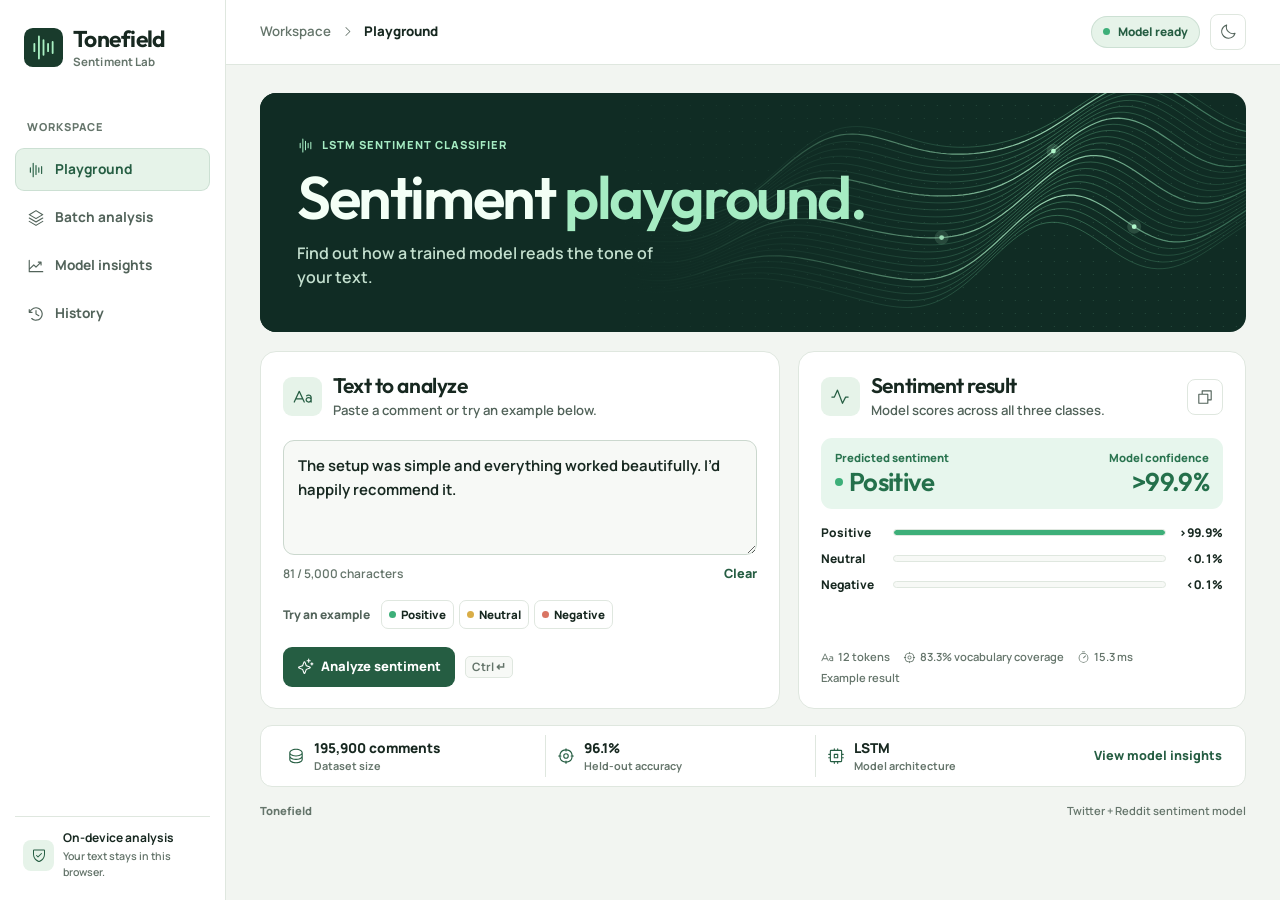
==== docs/index.html @ 8d2d7281 "Prepare a dedicated GitHub Pages web root" ====
<!doctype html>
<html lang="en">
<head>
  <meta charset="utf-8">
  <meta name="viewport" content="width=device-width, initial-scale=1">
  <meta name="description" content="Explore a real sentiment model trained on Twitter and Reddit. Analyze individual comments, import a batch, or inspect model performance.">
  <meta name="theme-color" content="#f3f5f1">
  <title>Tonefield — Sentiment Lab</title>
  <link rel="icon" href="./assets/mark.svg" type="image/svg+xml">
  <link rel="preload" href="./assets/manrope.woff2" as="font" type="font/woff2" crossorigin>
  <link rel="stylesheet" href="./styles.css">
  <script src="./app.mjs" type="module"></script>
</head>
<body>
<a class="skip-link" href="#main">Skip to workspace</a>
<aside class="sidebar">
  <a class="brand" href="#playground" aria-label="Tonefield playground">
    <img class="brand-mark" src="./assets/mark.svg" width="39" height="39" alt="">
    <span>Tonefield<small>Sentiment Lab</small></span>
  </a>
  <nav class="navigation" aria-label="Workspace">
    <p class="nav-heading">WORKSPACE</p>
    <a href="#playground" data-nav="playground" aria-current="page"><svg aria-hidden="true"><use href="./assets/icons.svg#waveform"></use></svg><span>Playground</span></a>
    <a href="#batch" data-nav="batch"><svg aria-hidden="true"><use href="./assets/icons.svg#stack"></use></svg><span>Batch analysis</span></a>
    <a href="#performance" data-nav="performance"><svg aria-hidden="true"><use href="./assets/icons.svg#chart-line-up"></use></svg><span>Model insights</span></a>
    <a href="#history" data-nav="history"><svg aria-hidden="true"><use href="./assets/icons.svg#clock-counter-clockwise"></use></svg><span>History</span><span class="nav-count" id="history-count" hidden></span></a>
  </nav>
  <div class="sidebar-footer">
    <div class="local-icon"><svg aria-hidden="true"><use href="./assets/icons.svg#shield-check"></use></svg></div>
    <div><strong>On-device analysis</strong><small>Your text stays in this browser.</small></div>
  </div>
</aside>
<div class="workspace">
  <header class="topbar">
    <div class="breadcrumb"><span>Workspace</span><svg aria-hidden="true"><use href="./assets/icons.svg#caret-right"></use></svg><strong id="breadcrumb-page">Playground</strong></div>
    <div class="topbar-actions">
      <button type="button" class="model-status" id="model-status" data-state="loading" aria-live="polite" disabled><i></i><span>Loading model</span></button>
      <button type="button" class="icon-button theme-toggle" id="theme-toggle" aria-label="Switch to dark theme" title="Switch to dark theme"><svg aria-hidden="true"><use href="./assets/icons.svg#moon"></use></svg></button>
    </div>
  </header>
  <main id="main" tabindex="-1">
    <section data-view="playground" aria-labelledby="playground-title">
      <header class="hero">
        <canvas id="field" aria-hidden="true"></canvas>
        <div class="hero-copy">
          <div class="hero-label"><svg aria-hidden="true"><use href="./assets/icons.svg#waveform"></use></svg>LSTM SENTIMENT CLASSIFIER</div>
          <h1 id="playground-title">Sentiment <span>playground.</span></h1>
          <p>Find out how a trained model reads the tone of your text.</p>
        </div>
      </header>

      <div class="analysis-grid">
        <form class="panel editor" id="single-form">
          <div class="panel-heading">
            <div class="heading-icon"><svg aria-hidden="true"><use href="./assets/icons.svg#text-aa"></use></svg></div>
            <div><h2><label for="single-text">Text to analyze</label></h2><p>Paste a comment or try an example below.</p></div>
          </div>
          <textarea id="single-text" maxlength="5000" spellcheck="false" placeholder="Enter a comment, review, or social post…" aria-describedby="text-count single-error"></textarea>
          <div class="editor-meta"><span id="text-count">0 / 5,000 characters</span><button class="text-button" id="clear-single" type="button">Clear</button></div>
          <div class="examples" aria-label="Example comments">
            <span>Try an example</span>
            <div class="example-buttons">
              <button type="button" class="example positive" data-example="positive"><i></i>Positive</button>
              <button type="button" class="example neutral" data-example="neutral"><i></i>Neutral</button>
              <button type="button" class="example negative" data-example="negative"><i></i>Negative</button>
            </div>
          </div>
          <p class="error" id="single-error" role="alert" hidden></p>
          <div class="action-row">
            <button class="button primary" id="analyze" type="submit" disabled><svg aria-hidden="true"><use href="./assets/icons.svg#sparkle"></use></svg><span>Analyze sentiment</span></button>
            <kbd id="shortcut" title="Keyboard shortcut">Ctrl ↵</kbd>
          </div>
        </form>

        <section class="panel output" aria-labelledby="output-title">
          <div class="panel-heading">
            <div class="heading-icon"><svg aria-hidden="true"><use href="./assets/icons.svg#activity"></use></svg></div>
            <div><h2 id="output-title">Sentiment result</h2><p>Model scores across all three classes.</p></div>
            <button class="icon-button copy-result" id="copy-result" type="button" aria-label="Copy result" title="Copy result" disabled><svg aria-hidden="true"><use href="./assets/icons.svg#copy"></use></svg></button>
          </div>
          <div id="single-result" aria-live="polite" aria-atomic="true">
            <div class="output-empty"><svg aria-hidden="true"><use href="./assets/icons.svg#waveform"></use></svg><p>Loading the trained model…</p></div>
          </div>
        </section>
      </div>

      <div class="model-strip" aria-label="Model at a glance">
        <div><svg aria-hidden="true"><use href="./assets/icons.svg#database"></use></svg><span><strong id="strip-count">Twitter + Reddit</strong><small>Dataset size</small></span></div>
        <div><svg aria-hidden="true"><use href="./assets/icons.svg#crosshair"></use></svg><span><strong id="strip-accuracy">—</strong><small>Held-out accuracy</small></span></div>
        <div><svg aria-hidden="true"><use href="./assets/icons.svg#cpu"></use></svg><span><strong>LSTM</strong><small>Model architecture</small></span></div>
        <a class="text-button insights-link" href="#performance">View model insights</a>
      </div>
    </section>

    <section data-view="batch" aria-labelledby="batch-title" hidden>
      <header class="view-heading"><h1 id="batch-title">Batch analysis</h1><p>Score up to 250 comments at once and export the predictions.</p></header>
      <form class="panel batch-editor" id="batch-form">
        <div class="panel-heading"><div class="heading-icon"><svg aria-hidden="true"><use href="./assets/icons.svg#stack"></use></svg></div><div><h2><label for="batch-text">Comments</label></h2><p>Paste one comment per line or import a CSV or TXT file.</p></div></div>
        <div class="batch-grid">
          <div><textarea id="batch-text" spellcheck="false" aria-describedby="batch-preview-note" maxlength="300000" placeholder="Paste comments, one on each line…"></textarea><div class="editor-meta"><span id="batch-count">0 comments</span><button type="button" class="text-button" id="batch-example">Load example batch</button></div><p class="detail-note" id="batch-preview-note" hidden>CSV preview. Clear the input to paste your own text.</p></div>
          <div class="import-column">
            <label class="upload" id="upload-label">
              <input type="file" id="batch-file" accept=".csv,.txt,text/csv,text/plain">
              <svg aria-hidden="true"><use href="./assets/icons.svg#upload-simple"></use></svg>
              <strong id="file-label">Choose a file or drop it here</strong><small>CSV or TXT · up to 1 MB</small>
            </label>
            <label class="column-picker" id="column-picker" hidden>Text column<select id="csv-column"></select></label>
          </div>
        </div>
        <p class="error" id="batch-error" role="alert" hidden></p>
        <div class="action-row">
          <button class="button primary" type="submit" id="analyze-batch" disabled><svg aria-hidden="true"><use href="./assets/icons.svg#sparkle"></use></svg><span>Analyze batch</span></button>
          <button class="button secondary" type="button" id="clear-batch">Clear input</button>
          <span class="batch-progress" id="batch-progress" role="status"></span>
        </div>
      </form>
      <section class="panel table-panel" id="batch-results" aria-labelledby="batch-results-title">
        <div class="section-toolbar"><div><h2 id="batch-results-title">Batch results</h2><p id="batch-summary" aria-live="polite">Your predictions will appear here.</p></div><div class="toolbar-actions" id="batch-actions" hidden><label class="sr-only" for="batch-filter">Filter batch by sentiment</label><select id="batch-filter"><option value="">All sentiments</option><option>Positive</option><option>Neutral</option><option>Negative</option></select><button class="button secondary" type="button" id="export-batch"><svg aria-hidden="true"><use href="./assets/icons.svg#download-simple"></use></svg>Export CSV</button></div></div>
        <div class="distribution" id="batch-distribution" hidden></div>
        <div id="batch-table"></div>
      </section>
    </section>

    <section data-view="performance" aria-labelledby="performance-title" hidden>
      <header class="view-heading"><h1 id="performance-title">Model insights</h1><p>See how the LSTM learned and where its predictions miss.</p></header>
      <p id="metrics-status" class="panel standalone" role="status">Loading evaluation data…</p>
      <div id="metrics-content" hidden></div>
    </section>

    <section data-view="history" aria-labelledby="history-title" hidden>
      <header class="view-heading"><h1 id="history-title">Analysis history</h1><p>Revisit the single-text predictions saved in this browser.</p></header>
      <section class="panel table-panel" aria-labelledby="recent-title">
        <div class="section-toolbar"><div><h2 id="recent-title">Recent predictions</h2><p id="history-summary" aria-live="polite"></p></div><div class="toolbar-actions" id="history-actions" hidden><button class="button secondary" id="export-history" type="button"><svg aria-hidden="true"><use href="./assets/icons.svg#download-simple"></use></svg>Export CSV</button><button class="button subtle" id="confirm-clear" type="button">Clear history</button></div></div>
        <div class="history-filters" id="history-filters" hidden><label for="history-search" class="sr-only">Search history</label><input id="history-search" type="search" placeholder="Search analyzed text"><label class="sr-only" for="history-filter">Filter history by sentiment</label><select id="history-filter"><option value="">All sentiments</option><option>Positive</option><option>Neutral</option><option>Negative</option></select></div>
        <div id="history-table"></div>
      </section>
      <div class="history-setting"><label><input type="checkbox" id="history-enabled" checked> Save predictions in this browser</label><span>Up to 100 analyses.</span></div>
    </section>

    <footer class="page-footer"><span>Tonefield</span><span>Twitter + Reddit sentiment model</span></footer>
  </main>
</div>
<dialog id="clear-dialog">
  <form method="dialog">
    <h2>Clear analysis history?</h2>
    <p>This will delete all saved predictions from this browser.</p>
    <div class="action-row"><button class="button secondary" value="cancel" autofocus>Cancel</button><button class="button danger" value="clear">Clear history</button></div>
  </form>
</dialog>
<div class="toast" id="toast" role="status" hidden></div>
</body>
</html>
---- docs/styles.css ----
@font-face{font-family:Manrope;src:url("./assets/manrope.woff2") format("woff2");font-style:normal;font-weight:200 800;font-display:swap}
@font-face{font-family:Outfit;src:url("./assets/outfit.woff2") format("woff2");font-style:normal;font-weight:100 900;font-display:swap}

:root{
  color-scheme:light;
  --bg:#f2f5f1;--surface:#fff;--surface-alt:#f7f9f6;--ink:#172820;--muted:#52635a;--faint:#65756b;
  --line:#dfe7df;--line-strong:#cbd8ce;--accent:#255d42;--accent-hover:#184931;--accent-soft:#e6f3e9;--accent-on:#fff;
  --positive:#24704b;--pos-fill:#3daf79;--pos-soft:#e7f6ed;
  --negative:#9b4137;--neg-fill:#d97563;--neg-soft:#fbece8;
  --neutral:#755612;--neu-fill:#d9ad47;--neu-soft:#fbf3dd;
  --hero:#102c24;--hero-ink:#f3fff6;--hero-highlight:#a6ecc3;--hero-muted:#c3dfce;
  --sidebar:226px;--space:34px;--radius:16px;--field-radius:11px;
  font:600 16px/1.5 Manrope,system-ui,sans-serif;
}
:root[data-theme=dark]{
  color-scheme:dark;
  --bg:#121c17;--surface:#19251e;--surface-alt:#1e2d24;--ink:#eaf6ed;--muted:#b3c7b8;--faint:#9cb3a3;
  --line:#314439;--line-strong:#486050;--accent:#9ae5b9;--accent-hover:#b9f4ce;--accent-soft:#284436;--accent-on:#142c20;
  --positive:#a3e6bd;--pos-fill:#65c990;--pos-soft:#274635;--negative:#ffb1a0;--neg-fill:#e48374;--neg-soft:#4b302d;--neutral:#efcf83;--neu-fill:#dfb85c;--neu-soft:#43391f;
  --hero:#132f26;--hero-ink:#f3fff6;--hero-muted:#bbdbca;
}
*{box-sizing:border-box}
html{min-width:0}
body{margin:0;background:var(--bg);color:var(--ink)}
[hidden]{display:none!important}
button,input,textarea,select{font:inherit}
button{cursor:pointer}
button:disabled{cursor:default}
a{color:inherit;text-decoration:none}
svg{width:20px;height:20px;display:block;flex:none;fill:currentColor}
button,a,select,input,textarea{ -webkit-tap-highlight-color:transparent }
:focus-visible{outline:2px solid var(--accent);outline-offset:3px}
h1,h2,h3,p{margin:0}
h1,h2,h3{font-family:Outfit,Manrope,system-ui,sans-serif}
h1{font-weight:590;line-height:1;letter-spacing:-.04em}
h2{font-size:1.315rem;line-height:1.2;font-weight:610;letter-spacing:-.021em}
h3{font-size:1.03rem;font-weight:620}
::selection{background:var(--accent-soft);color:var(--ink)}
.sr-only,.skip-link:not(:focus){position:absolute;clip-path:inset(50%);width:1px;height:1px;overflow:hidden;white-space:nowrap}
.skip-link:focus{position:fixed;top:9px;left:9px;z-index:5;padding:12px;background:var(--surface);border-radius:8px}

.sidebar{position:fixed;inset:0 auto 0 0;width:var(--sidebar);background:var(--surface);border-right:1px solid var(--line);display:flex;flex-direction:column;padding:25px 15px 18px;z-index:2}
.brand{display:flex;align-items:center;gap:10px;width:max-content;margin:2px 0 0 9px;font-family:Outfit,system-ui,sans-serif;font-size:1.43rem;font-weight:655;line-height:1.05;letter-spacing:-.025em}
.brand-mark{display:block}
.brand small{display:block;margin-top:5px;font:700 .72rem/1.1 Manrope,system-ui,sans-serif;color:var(--faint);letter-spacing:.01em}
.navigation{display:grid;gap:5px;margin-top:50px}
.nav-heading{color:var(--faint);font-size:.685rem;font-weight:800;letter-spacing:.095em;margin:0 0 8px 12px}
.navigation a{display:flex;align-items:center;gap:10px;color:var(--muted);padding:10px 11px;min-height:43px;border:1px solid transparent;border-radius:9px;font-size:.855rem;white-space:nowrap;font-weight:730;transition:background .16s,color .16s}
.navigation a:hover{background:var(--surface-alt);color:var(--ink)}
.navigation a[aria-current]{background:var(--accent-soft);color:var(--accent);border-color:color-mix(in srgb,var(--accent) 13%,transparent)}
.navigation a svg{width:18px;height:18px}
.nav-count{margin-left:auto;font-size:.7rem}
.sidebar-footer{margin-top:auto;padding:12px 4px 1px 8px;display:flex;align-items:center;gap:9px;border-top:1px solid var(--line)}
.local-icon{display:grid;place-items:center;width:31px;height:31px;background:var(--accent-soft);color:var(--accent);border-radius:8px;flex:none}
.local-icon svg{width:16px;height:16px}
.sidebar-footer strong,.sidebar-footer small{display:block}
.sidebar-footer strong{font-size:.75rem}
.sidebar-footer small{font-size:.665rem;color:var(--faint);margin-top:2px}

.workspace{margin-left:var(--sidebar);min-height:100vh}
.topbar{height:65px;padding:0 var(--space);background:var(--surface);border-bottom:1px solid var(--line);display:flex;justify-content:space-between;align-items:center;gap:10px}
.breadcrumb,.topbar-actions{display:flex;align-items:center;gap:10px}
.breadcrumb{font-size:.83rem;color:var(--faint)}
.breadcrumb strong{color:var(--ink);font-weight:800}
.breadcrumb svg{width:13px;height:13px}
.model-status{display:flex;align-items:center;gap:8px;background:var(--surface-alt);color:var(--muted);border:1px solid var(--line);border-radius:40px;padding:6px 11px;font-size:.74rem;white-space:nowrap;font-weight:800}
.model-status i,.example i{width:7px;height:7px;display:block;border-radius:50%;background:var(--neu-fill);flex:none}
.model-status[data-state=ready]{color:var(--accent);background:var(--accent-soft);border-color:color-mix(in srgb,var(--accent) 13%,transparent)}
.model-status[data-state=ready] i{background:var(--pos-fill)}
.model-status[data-state=error]{color:var(--negative);background:var(--neg-soft)}
.model-status[data-state=error] i{background:var(--neg-fill)}
.icon-button{display:grid;place-items:center;width:36px;height:36px;border:1px solid var(--line);border-radius:8px;background:var(--surface);color:var(--muted);transition:background .16s,border-color .16s,color .16s;flex:none}
.icon-button:hover:not(:disabled){background:var(--accent-soft);border-color:var(--line-strong);color:var(--accent)}
.icon-button:disabled{opacity:.45}
.icon-button svg{width:18px;height:18px}
main{max-width:1430px;margin:0 auto;padding:28px var(--space) 0;outline:none}

.hero{position:relative;min-height:239px;display:flex;align-items:center;isolation:isolate;overflow:hidden;background:var(--hero);border-radius:var(--radius);color:var(--hero-ink)}
.hero canvas{position:absolute;inset:0;width:100%;height:100%;z-index:-2}
.hero::after{content:"";position:absolute;inset:0;z-index:-1;pointer-events:none;background:linear-gradient(90deg,var(--hero) 9%,color-mix(in srgb,var(--hero) 96%,transparent) 27%,transparent 76%)}
.hero-copy{padding:32px 37px;max-width:655px}
.hero-label{display:flex;align-items:center;gap:8px;color:var(--hero-highlight);font-size:.695rem;font-weight:800;letter-spacing:.09em;margin-bottom:13px}
.hero-label svg{width:17px;height:17px}
.hero h1{font-size:3.75rem}
.hero h1 span{color:var(--hero-highlight)}
.hero p{font-size:1rem;color:var(--hero-muted);margin-top:14px;max-width:390px}
.analysis-grid{display:grid;grid-template-columns:minmax(0,1.16fr) minmax(0,1fr);gap:18px;margin-top:19px;align-items:stretch}
.panel{background:var(--surface);border:1px solid var(--line);border-radius:var(--radius);min-width:0}
.editor,.output,.batch-editor{padding:21px 22px}
.panel-heading{display:flex;align-items:center;gap:11px;margin-bottom:19px}
.panel-heading p,.section-toolbar p{color:var(--muted);font-size:.82rem;margin-top:3px}
.heading-icon{display:grid;place-items:center;background:var(--accent-soft);color:var(--accent);border-radius:9px;width:39px;height:39px;flex:none}
.heading-icon svg{width:20px;height:20px}
textarea,input[type=search],select{border:1px solid var(--line-strong);border-radius:var(--field-radius);color:var(--ink);background:var(--surface-alt)}
textarea{display:block;width:100%;min-height:115px;padding:13px 14px;resize:vertical;font-size:.93rem;font-weight:650;line-height:1.6}
textarea:focus,input[type=search]:focus,select:focus{outline:2px solid var(--accent);outline-offset:1px}
textarea::placeholder,input::placeholder{color:var(--faint);opacity:1}
.editor-meta{display:flex;align-items:center;justify-content:space-between;gap:8px;margin-top:7px;font-size:.75rem;color:var(--faint)}
.text-button{background:none;border:0;padding:3px 0;color:var(--accent);font-size:.79rem;font-weight:820;text-underline-offset:3px}
.text-button:hover{text-decoration:underline}
.examples{display:flex;align-items:center;gap:11px;flex-wrap:wrap;margin-top:13px;color:var(--muted);font-size:.75rem;font-weight:800}
.example-buttons{display:flex;gap:5px;flex-wrap:wrap}
.example{display:flex;align-items:center;gap:5px;border:1px solid var(--line);border-radius:7px;background:var(--surface);color:var(--ink);font-size:.72rem;font-weight:800;padding:5px 7px;transition:background .16s,border-color .16s}
.example:hover{background:var(--surface-alt);border-color:var(--line-strong)}
.positive{--sentiment:var(--positive);--score-fill:var(--pos-fill);--score-bg:var(--pos-soft)}
.negative{--sentiment:var(--negative);--score-fill:var(--neg-fill);--score-bg:var(--neg-soft)}
.neutral{--sentiment:var(--neutral);--score-fill:var(--neu-fill);--score-bg:var(--neu-soft)}
.example i,.result-badge i,.tag i{background:var(--score-fill)}
.action-row{display:flex;align-items:center;gap:10px;flex-wrap:wrap;margin-top:18px}
.button{display:inline-flex;align-items:center;justify-content:center;gap:7px;border:1px solid transparent;border-radius:9px;padding:9px 13px;min-height:39px;font-weight:820;font-size:.815rem;white-space:nowrap;transition:background .16s,color .16s,border-color .16s}
.button svg{width:17px;height:17px}
.button.primary{color:var(--accent-on);background:var(--accent)}
.button.primary:hover:not(:disabled){background:var(--accent-hover)}
.button:disabled{opacity:.47}
.button.secondary{color:var(--ink);background:var(--surface-alt);border-color:var(--line-strong)}
.button.secondary:hover:not(:disabled){background:var(--accent-soft)}
.button.subtle{color:var(--negative);background:transparent}
.button.subtle:hover{background:var(--neg-soft)}
.button.danger{color:var(--negative);background:var(--neg-soft);border-color:var(--neg-fill)}
kbd{border:1px solid var(--line);border-radius:5px;background:var(--surface-alt);padding:2px 6px;color:var(--faint);font:700 .72rem/1.4 Manrope,sans-serif}
.error{color:var(--negative);font-size:.81rem;background:var(--neg-soft);padding:7px 10px;border-radius:7px;margin-top:12px}

.output{display:flex;flex-direction:column}
.output .panel-heading{margin-bottom:17px}
.copy-result{margin-left:auto}
#single-result{display:flex;flex-direction:column;flex:1}
.output-empty{display:grid;align-content:center;justify-items:center;gap:10px;flex:1;min-height:205px;text-align:center;color:var(--muted);font-size:.87rem;padding:15px;background:var(--surface-alt);border:1px dashed var(--line-strong);border-radius:var(--field-radius)}
.output-empty svg{width:31px;height:31px;color:var(--accent)}
.verdict{display:flex;justify-content:space-between;align-items:center;gap:8px;background:var(--score-bg);border-radius:var(--field-radius);padding:12px 14px;color:var(--sentiment)}
.verdict small{display:block;font-size:.708rem;font-weight:800;opacity:.97}
.verdict strong{display:block;font-family:Outfit,Manrope,sans-serif;font-weight:610;font-size:1.61rem;letter-spacing:-.025em;line-height:1.15}
.verdict .result-badge{display:flex;align-items:center;gap:6px}
.result-badge i,.tag i{display:block;width:8px;height:8px;border-radius:50%;flex:none}
.verdict .score-big{text-align:right}
.scores{margin:15px 0 0;display:grid;gap:8px}
.score-row{display:grid;grid-template-columns:64px minmax(0,1fr) 49px;gap:8px;align-items:center;font-size:.75rem;font-weight:770}
.score-row dd{margin:0}
.score-row .score-number{text-align:right;font-variant-numeric:tabular-nums}
.score-track{height:7px;border-radius:7px;overflow:hidden;background:var(--surface-alt);border:1px solid var(--line)}
.score-track span{height:100%;display:block;background:var(--score-fill);border-radius:inherit;animation:fill .24s ease-out both;transform-origin:left}
.result-meta{display:flex;flex-wrap:wrap;gap:4px 13px;color:var(--faint);font-size:.70rem;margin-top:auto;padding-top:14px}
.result-meta span{display:inline-flex;align-items:center;gap:4px}
.result-meta svg{width:13px;height:13px}
.result-note{font-size:.745rem;color:var(--muted);margin-top:8px}
@keyframes fill{from{transform:scaleX(0)}to{transform:scaleX(1)}}

.model-strip{display:grid;grid-template-columns:1fr 1fr 1fr auto;align-items:center;gap:0;border:1px solid var(--line);border-radius:12px;background:var(--surface);margin-top:16px;padding:9px 15px}
.model-strip>div{display:flex;align-items:center;gap:9px;padding:3px 11px;border-right:1px solid var(--line)}
.model-strip>div:nth-child(3){border-right:0}
.model-strip svg{color:var(--accent);width:18px;height:18px}
.model-strip strong,.model-strip small{display:block}
.model-strip strong{font-size:.85rem;font-weight:850}
.model-strip small{font-size:.68rem;color:var(--faint);font-weight:680}
.insights-link{padding:6px 8px;white-space:nowrap}
.page-footer{display:flex;justify-content:space-between;gap:10px;color:var(--faint);font-size:.70rem;padding:16px 0 18px}
.page-footer span:first-child{font-weight:850}

.view-heading{padding:9px 0 21px}
.view-heading h1{font-size:2.6rem}
.view-heading p{font-size:.97rem;color:var(--muted);margin-top:7px}
.batch-grid{display:grid;grid-template-columns:minmax(0,1.6fr) minmax(0,1fr);gap:16px}
.batch-grid textarea{min-height:161px}
.import-column{min-width:0}
.upload{position:relative;display:grid;place-content:center;justify-items:center;gap:6px;min-height:128px;border:1px dashed var(--line-strong);border-radius:var(--field-radius);background:var(--surface-alt);color:var(--muted);padding:13px;text-align:center;cursor:pointer;transition:background .16s,border-color .16s}
.upload:hover,.upload:focus-within,.upload.dragging{background:var(--accent-soft);border-color:var(--accent)}
.upload input{position:absolute;inset:0;opacity:0;width:100%;height:100%;cursor:pointer}
.upload strong{font-size:.84rem;color:var(--ink);overflow-wrap:anywhere}
.upload small,.batch-progress{font-size:.76rem;color:var(--muted)}
.upload svg{width:22px;height:22px;color:var(--accent)}
.column-picker{display:flex;align-items:center;gap:8px;margin-top:8px;color:var(--muted);font-size:.78rem}
.column-picker select{flex:1;min-width:0}
select{padding:7px 29px 7px 9px;min-height:36px;font-size:.78rem;font-weight:760;appearance:none;background-image:url("./assets/chevron.svg");background-repeat:no-repeat;background-position:right 9px center;background-size:11px}
input[type=search]{min-height:36px;padding:7px 9px;font-size:.82rem}
.table-panel{margin-top:17px;overflow:hidden}
[data-view=history] .table-panel{margin-top:0}
.section-toolbar{padding:17px 20px;display:flex;justify-content:space-between;align-items:center;gap:12px;flex-wrap:wrap}
.toolbar-actions{display:flex;align-items:center;gap:7px;flex-wrap:wrap}
.distribution{display:flex;flex-wrap:wrap;gap:7px;margin:0 20px 16px}
.tag{background:var(--score-bg);color:var(--sentiment);padding:3px 7px;border-radius:6px;display:inline-flex;align-items:center;gap:5px;font-weight:850;font-size:.74rem;white-space:nowrap}
.tag i{width:6px;height:6px}
.table-scroll{overflow:auto;scrollbar-color:var(--line-strong) var(--surface-alt)}
table{width:100%;border-collapse:collapse;min-width:460px;text-align:left;font-size:.82rem}
th{background:var(--surface-alt);color:var(--muted);font-size:.75rem;font-weight:850}
th,td{padding:9px 13px;border-top:1px solid var(--line);vertical-align:middle}
th:first-child,td:first-child{padding-left:20px}
th:last-child,td:last-child{padding-right:20px}
td{overflow-wrap:anywhere}
.number-cell{white-space:nowrap;font-variant-numeric:tabular-nums}
.table-comment{width:62%;white-space:pre-wrap;min-width:150px}
.table-empty{color:var(--muted);background:var(--surface-alt);padding:17px 20px;border-top:1px solid var(--line);font-size:.85rem}
.history-filters{display:flex;gap:8px;padding:0 20px 13px;flex-wrap:wrap}
.history-filters input{min-width:130px;flex:1;max-width:330px}
.history-setting{display:flex;gap:10px;align-items:center;flex-wrap:wrap;color:var(--muted);font-size:.81rem;margin-top:14px}
.history-setting label{display:flex;align-items:center;gap:5px;color:var(--ink)}
input[type=checkbox]{accent-color:var(--accent);width:16px;height:16px}

.standalone{padding:15px 18px;color:var(--muted)}
.metrics-summary{display:grid;grid-template-columns:repeat(4,minmax(0,1fr));background:var(--surface);border:1px solid var(--line);border-radius:var(--radius);margin:0 0 17px}
.metrics-summary>div{padding:14px 17px;border-right:1px solid var(--line)}
.metrics-summary>div:last-child{border:0}
.metrics-summary dt{font-size:.79rem;color:var(--muted)}
.metrics-summary dd{font:630 1.92rem/1.17 Outfit,sans-serif;margin:3px 0;letter-spacing:-.03em;font-variant-numeric:tabular-nums}
.metrics-summary small{font-size:.7rem;color:var(--faint);display:block}
.metrics-grid{display:grid;grid-template-columns:minmax(0,1.22fr) minmax(0,1fr);gap:15px;margin-bottom:15px}
.chart-panel{padding:16px;overflow:hidden}
.chart-panel .section-toolbar{padding:0 0 12px;align-items:start}
.segmented{display:flex;padding:2px;border:1px solid var(--line);border-radius:8px;background:var(--surface-alt)}
.segmented button{border:0;background:none;color:var(--muted);border-radius:6px;padding:4px 7px;font-size:.71rem;font-weight:820}
.segmented button[aria-pressed=true]{background:var(--accent-soft);color:var(--accent)}
.training-chart{display:block;width:100%;height:204px}
.chart-legend{display:flex;gap:13px;flex-wrap:wrap;color:var(--muted);font-size:.78rem;margin-top:8px}
.chart-legend span{display:flex;align-items:center;gap:5px}
.chart-legend i{height:3px;width:15px;background:var(--accent);border-radius:3px}
.chart-legend span:nth-child(2) i{background:var(--neu-fill)}
.chart-details{margin-top:9px;font-size:.77rem;color:var(--muted)}
.chart-details summary{cursor:pointer;font-weight:800;color:var(--accent)}
.chart-details table{margin-top:8px;min-width:312px}
.chart-details td,.chart-details th{padding:4px 7px}
.matrix{display:grid;grid-template-columns:minmax(57px,.83fr) repeat(3,minmax(45px,1fr));gap:4px;align-items:stretch;margin:10px 0 4px;text-align:center}
.matrix>div{display:grid;place-content:center}
.matrix .axis{font-size:.66rem;color:var(--muted);padding:4px 0}
.matrix .matrix-cell{min-height:43px;border-radius:6px;background:color-mix(in srgb,var(--pos-fill) var(--heat),var(--accent-soft));color:#123423;font-size:.81rem;font-variant-numeric:tabular-nums}
[data-theme=dark] .matrix .matrix-cell{color:var(--ink);background:color-mix(in srgb,#246447 var(--heat),var(--accent-soft))}
.chart-caption{font-size:.77rem;color:var(--muted);margin-top:9px}
.source-panel{padding:16px 20px;margin-top:15px}
.source-panel p{color:var(--muted);font-size:.82rem;margin-top:5px}
.source-panel .table-scroll{margin-top:10px}
.source-panel table{min-width:495px}
.source-panel td:first-child,.source-panel th:first-child{padding-left:8px}
.detail-note{margin-top:7px;color:var(--muted);font-size:.77rem}

dialog{width:min(410px,calc(100% - 30px));border:1px solid var(--line-strong);border-radius:var(--radius);padding:20px;color:var(--ink);background:var(--surface)}
dialog::backdrop{background:#05160da6}
dialog p{font-size:.9rem;color:var(--muted);margin-top:6px}
dialog .action-row{justify-content:flex-end}
.toast{position:fixed;bottom:20px;right:20px;z-index:4;max-width:calc(100% - 40px);padding:9px 14px;border:1px solid var(--line-strong);border-radius:9px;background:var(--surface);color:var(--ink);font-size:.83rem;box-shadow:0 4px 20px #15332321}

@media (min-width:1370px){
  :root{--sidebar:235px;--space:39px}
  .hero{min-height:250px}
  .hero-copy{padding-left:43px}
  .editor,.output{padding:23px 25px}
  textarea{min-height:129px}
}
@media (max-width:1080px){
  :root{--sidebar:187px;--space:21px}
  .hero-copy{padding-left:26px}
  .hero h1{font-size:3.18rem}
  .analysis-grid{gap:12px}
  .editor,.output,.batch-editor{padding:16px}
  .metrics-grid{grid-template-columns:1fr}
}
@media (max-width:820px){
  :root{--space:18px}
  .sidebar{position:static;width:auto;padding:11px var(--space) 0;border-right:0;border-bottom:1px solid var(--line);gap:10px}
  .brand{margin:0;font-size:1.2rem}
  .brand-mark{width:33px;height:33px}
  .brand small{margin-top:3px;font-size:.65rem}
  .navigation{margin:0;grid-template-columns:repeat(4,max-content);gap:4px;overflow:auto}
  .navigation a{min-height:37px;padding:6px 8px}
  .navigation a[aria-current]{border-bottom-left-radius:0;border-bottom-right-radius:0}
  .nav-heading,.sidebar-footer{display:none}
  .workspace{margin-left:0;min-height:0}
  .topbar{height:48px;background:var(--bg)}
  main{padding-top:14px}
}
@media (max-width:580px){
  :root{--space:13px}
  .navigation{grid-template-columns:repeat(4,minmax(0,1fr))}
  .navigation a{font-size:.69rem;display:grid;justify-items:center;align-content:center;gap:3px;padding:4px 2px;min-height:44px;text-align:center}
  .navigation a svg{width:16px;height:16px}
  .nav-count{display:none!important}
  .topbar-actions{gap:6px}
  .breadcrumb,.model-status{font-size:.7rem}
  .breadcrumb{gap:4px}
  .theme-toggle{width:32px;height:32px}
  .hero{min-height:213px}
  .hero-copy{padding:24px 18px}
  .hero h1{font-size:2.8rem}
  .hero h1 span{display:block}
  .hero p{font-size:.895rem;max-width:245px;margin-top:10px}
  .hero-label{margin-bottom:9px;font-size:.63rem}
  .hero::after{background:linear-gradient(90deg,var(--hero) 2%,color-mix(in srgb,var(--hero) 85%,transparent) 35%,transparent 100%)}
  .analysis-grid,.batch-grid{grid-template-columns:1fr}
  .analysis-grid{margin-top:12px}
  .model-strip{grid-template-columns:1fr 1fr;padding:5px 9px;gap:5px}
  .model-strip>div{padding-left:5px}
  .model-strip>div:nth-child(2){border-right:0}
  .insights-link{font-size:.73rem;padding-left:5px}
  .page-footer{font-size:.64rem}
  .view-heading{padding-top:5px}
  .view-heading h1{font-size:2.15rem}
  .view-heading p{font-size:.9rem}
  .metrics-summary{grid-template-columns:repeat(2,minmax(0,1fr))}
  .metrics-summary>div{padding:10px 12px}
  .metrics-summary>div:nth-child(2){border-right:0}
  .metrics-summary>div:nth-child(-n+2){border-bottom:1px solid var(--line)}
  .metrics-summary dd{font-size:1.55rem}
  .section-toolbar{padding:14px}
  .chart-panel{padding:13px}
}
@media(prefers-reduced-motion:reduce){*,*::before,*::after{animation:none!important;transition:none!important;scroll-behavior:auto!important}}
.matrix>.matrix-row{display:contents}
.matrix-row>div{display:grid;place-content:center}
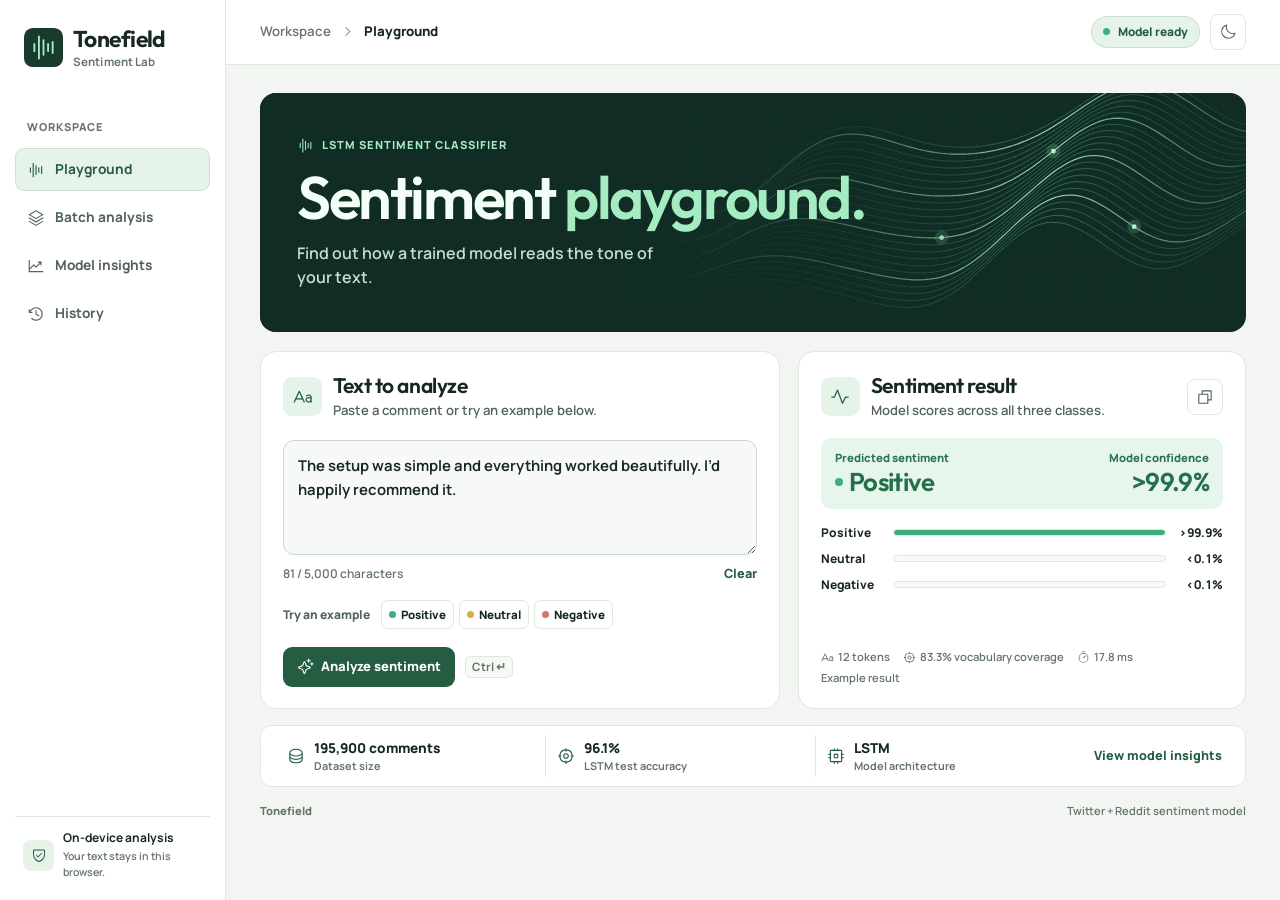
==== commit 2169cf76: "Correct contextual sentiment for sarcastic and mixed feedback" ====
--- a/docs/index.html
+++ b/docs/index.html
@@ -8,8 +8,8 @@
   <title>Tonefield — Sentiment Lab</title>
   <link rel="icon" href="./assets/mark.svg" type="image/svg+xml">
   <link rel="preload" href="./assets/manrope.woff2" as="font" type="font/woff2" crossorigin>
-  <link rel="stylesheet" href="./styles.css">
-  <script src="./app.mjs" type="module"></script>
+  <link rel="stylesheet" href="./styles.css?v=context-1">
+  <script src="./app.mjs?v=context-1" type="module"></script>
 </head>
 <body>
 <a class="skip-link" href="#main">Skip to workspace</a>
@@ -86,7 +86,7 @@
 
       <div class="model-strip" aria-label="Model at a glance">
         <div><svg aria-hidden="true"><use href="./assets/icons.svg#database"></use></svg><span><strong id="strip-count">Twitter + Reddit</strong><small>Dataset size</small></span></div>
-        <div><svg aria-hidden="true"><use href="./assets/icons.svg#crosshair"></use></svg><span><strong id="strip-accuracy">—</strong><small>Held-out accuracy</small></span></div>
+        <div><svg aria-hidden="true"><use href="./assets/icons.svg#crosshair"></use></svg><span><strong id="strip-accuracy">—</strong><small>LSTM test accuracy</small></span></div>
         <div><svg aria-hidden="true"><use href="./assets/icons.svg#cpu"></use></svg><span><strong>LSTM</strong><small>Model architecture</small></span></div>
         <a class="text-button insights-link" href="#performance">View model insights</a>
       </div>
--- a/docs/styles.css
+++ b/docs/styles.css
@@ -142,6 +142,10 @@
 .result-meta span{display:inline-flex;align-items:center;gap:4px}
 .result-meta svg{width:13px;height:13px}
 .result-note{font-size:.745rem;color:var(--muted);margin-top:8px}
+.context-note{font-size:.79rem}
+.score-heading{font-size:.75rem;font-weight:820;color:var(--muted);margin-top:12px}
+.score-heading+.scores{margin-top:6px}
+.prediction-context{display:block;color:var(--muted);font-size:.72rem;margin-top:3px}
 @keyframes fill{from{transform:scaleX(0)}to{transform:scaleX(1)}}
 
 .model-strip{display:grid;grid-template-columns:1fr 1fr 1fr auto;align-items:center;gap:0;border:1px solid var(--line);border-radius:12px;background:var(--surface);margin-top:16px;padding:9px 15px}
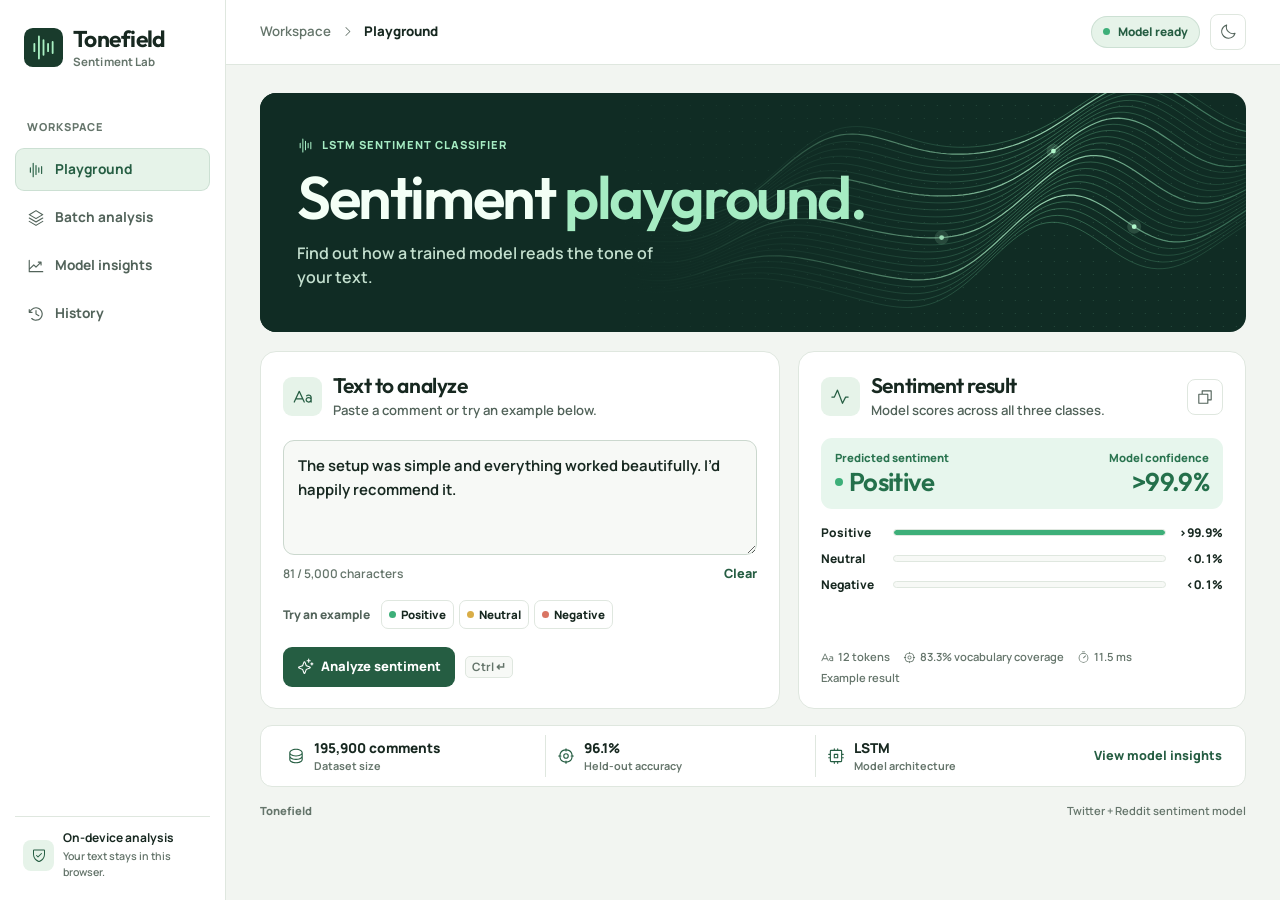
==== commit c8250ae0: "Restore original LSTM sentiment predictions" ====
--- a/docs/index.html
+++ b/docs/index.html
@@ -8,8 +8,8 @@
   <title>Tonefield — Sentiment Lab</title>
   <link rel="icon" href="./assets/mark.svg" type="image/svg+xml">
   <link rel="preload" href="./assets/manrope.woff2" as="font" type="font/woff2" crossorigin>
-  <link rel="stylesheet" href="./styles.css?v=context-1">
-  <script src="./app.mjs?v=context-1" type="module"></script>
+  <link rel="stylesheet" href="./styles.css">
+  <script src="./app.mjs?v=lstm-rollback" type="module"></script>
 </head>
 <body>
 <a class="skip-link" href="#main">Skip to workspace</a>
@@ -86,7 +86,7 @@
 
       <div class="model-strip" aria-label="Model at a glance">
         <div><svg aria-hidden="true"><use href="./assets/icons.svg#database"></use></svg><span><strong id="strip-count">Twitter + Reddit</strong><small>Dataset size</small></span></div>
-        <div><svg aria-hidden="true"><use href="./assets/icons.svg#crosshair"></use></svg><span><strong id="strip-accuracy">—</strong><small>LSTM test accuracy</small></span></div>
+        <div><svg aria-hidden="true"><use href="./assets/icons.svg#crosshair"></use></svg><span><strong id="strip-accuracy">—</strong><small>Held-out accuracy</small></span></div>
         <div><svg aria-hidden="true"><use href="./assets/icons.svg#cpu"></use></svg><span><strong>LSTM</strong><small>Model architecture</small></span></div>
         <a class="text-button insights-link" href="#performance">View model insights</a>
       </div>
--- a/docs/styles.css
+++ b/docs/styles.css
@@ -142,10 +142,6 @@
 .result-meta span{display:inline-flex;align-items:center;gap:4px}
 .result-meta svg{width:13px;height:13px}
 .result-note{font-size:.745rem;color:var(--muted);margin-top:8px}
-.context-note{font-size:.79rem}
-.score-heading{font-size:.75rem;font-weight:820;color:var(--muted);margin-top:12px}
-.score-heading+.scores{margin-top:6px}
-.prediction-context{display:block;color:var(--muted);font-size:.72rem;margin-top:3px}
 @keyframes fill{from{transform:scaleX(0)}to{transform:scaleX(1)}}
 
 .model-strip{display:grid;grid-template-columns:1fr 1fr 1fr auto;align-items:center;gap:0;border:1px solid var(--line);border-radius:12px;background:var(--surface);margin-top:16px;padding:9px 15px}
